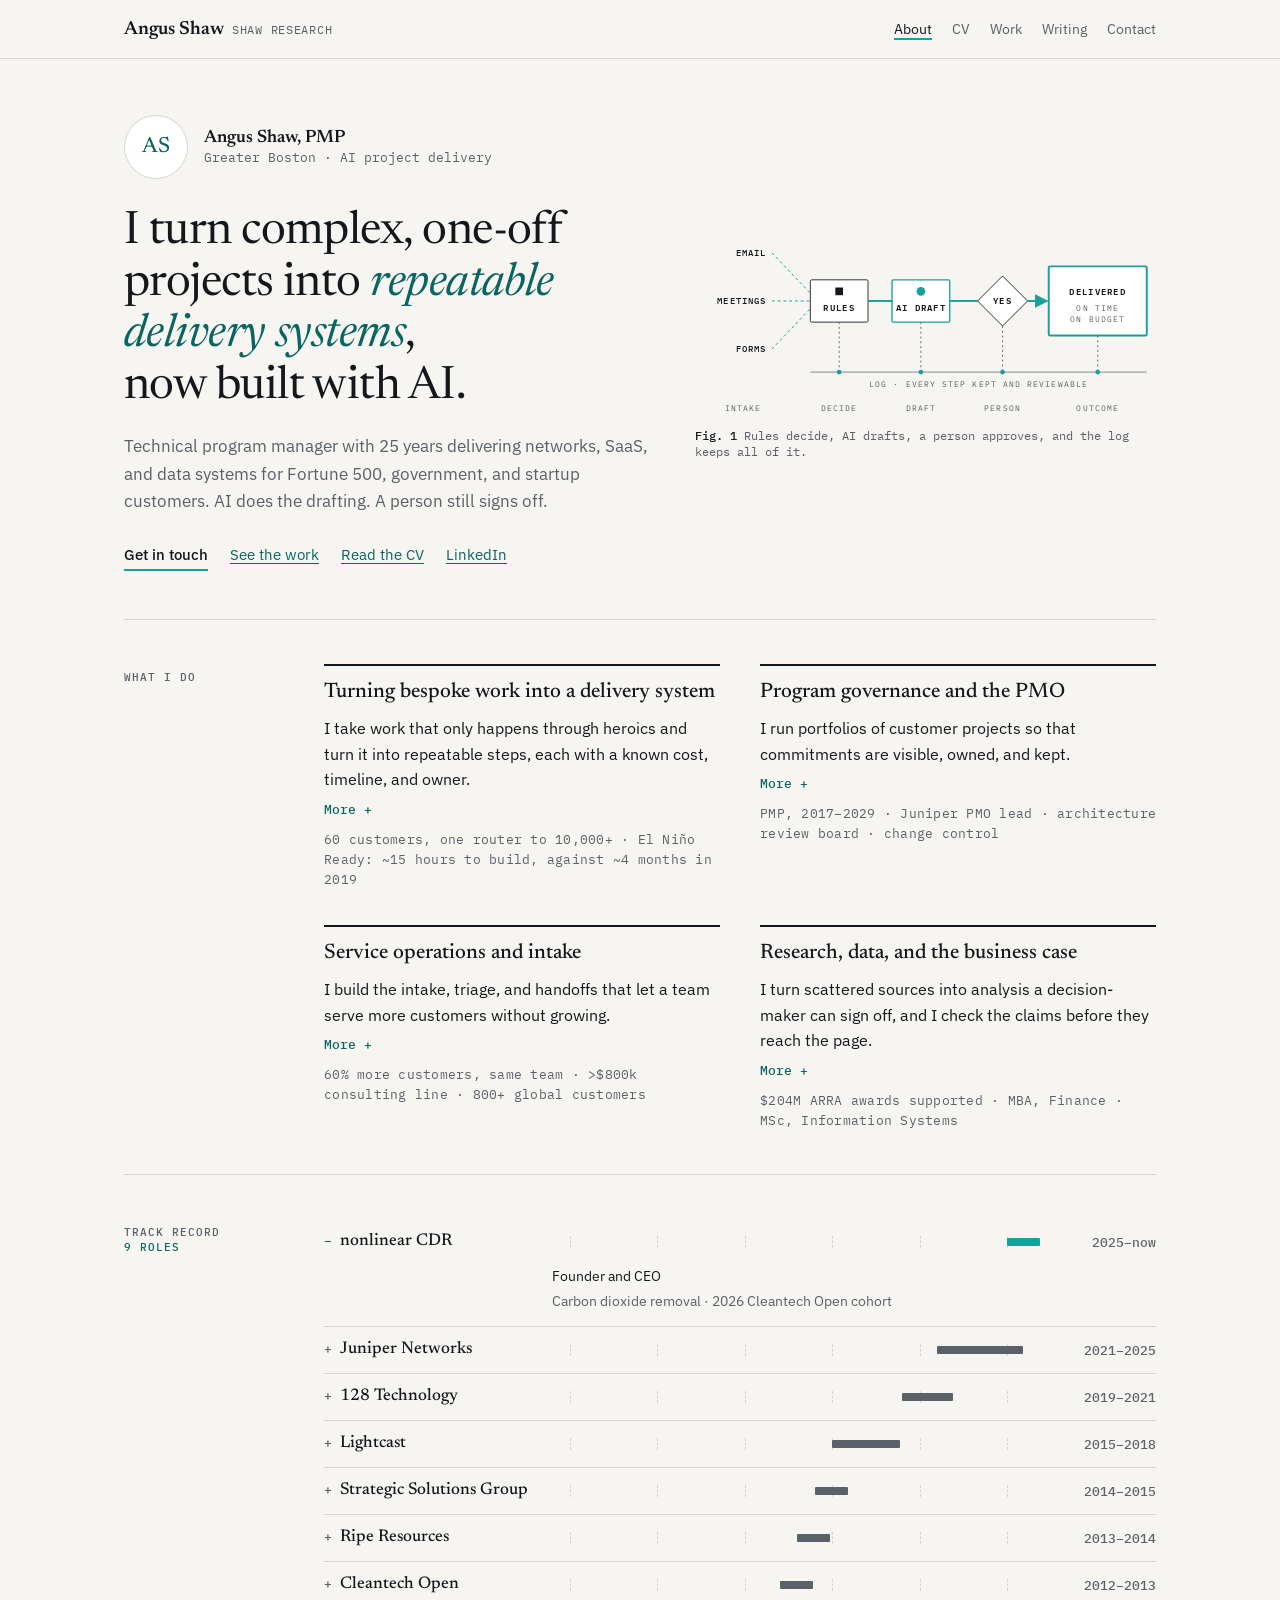
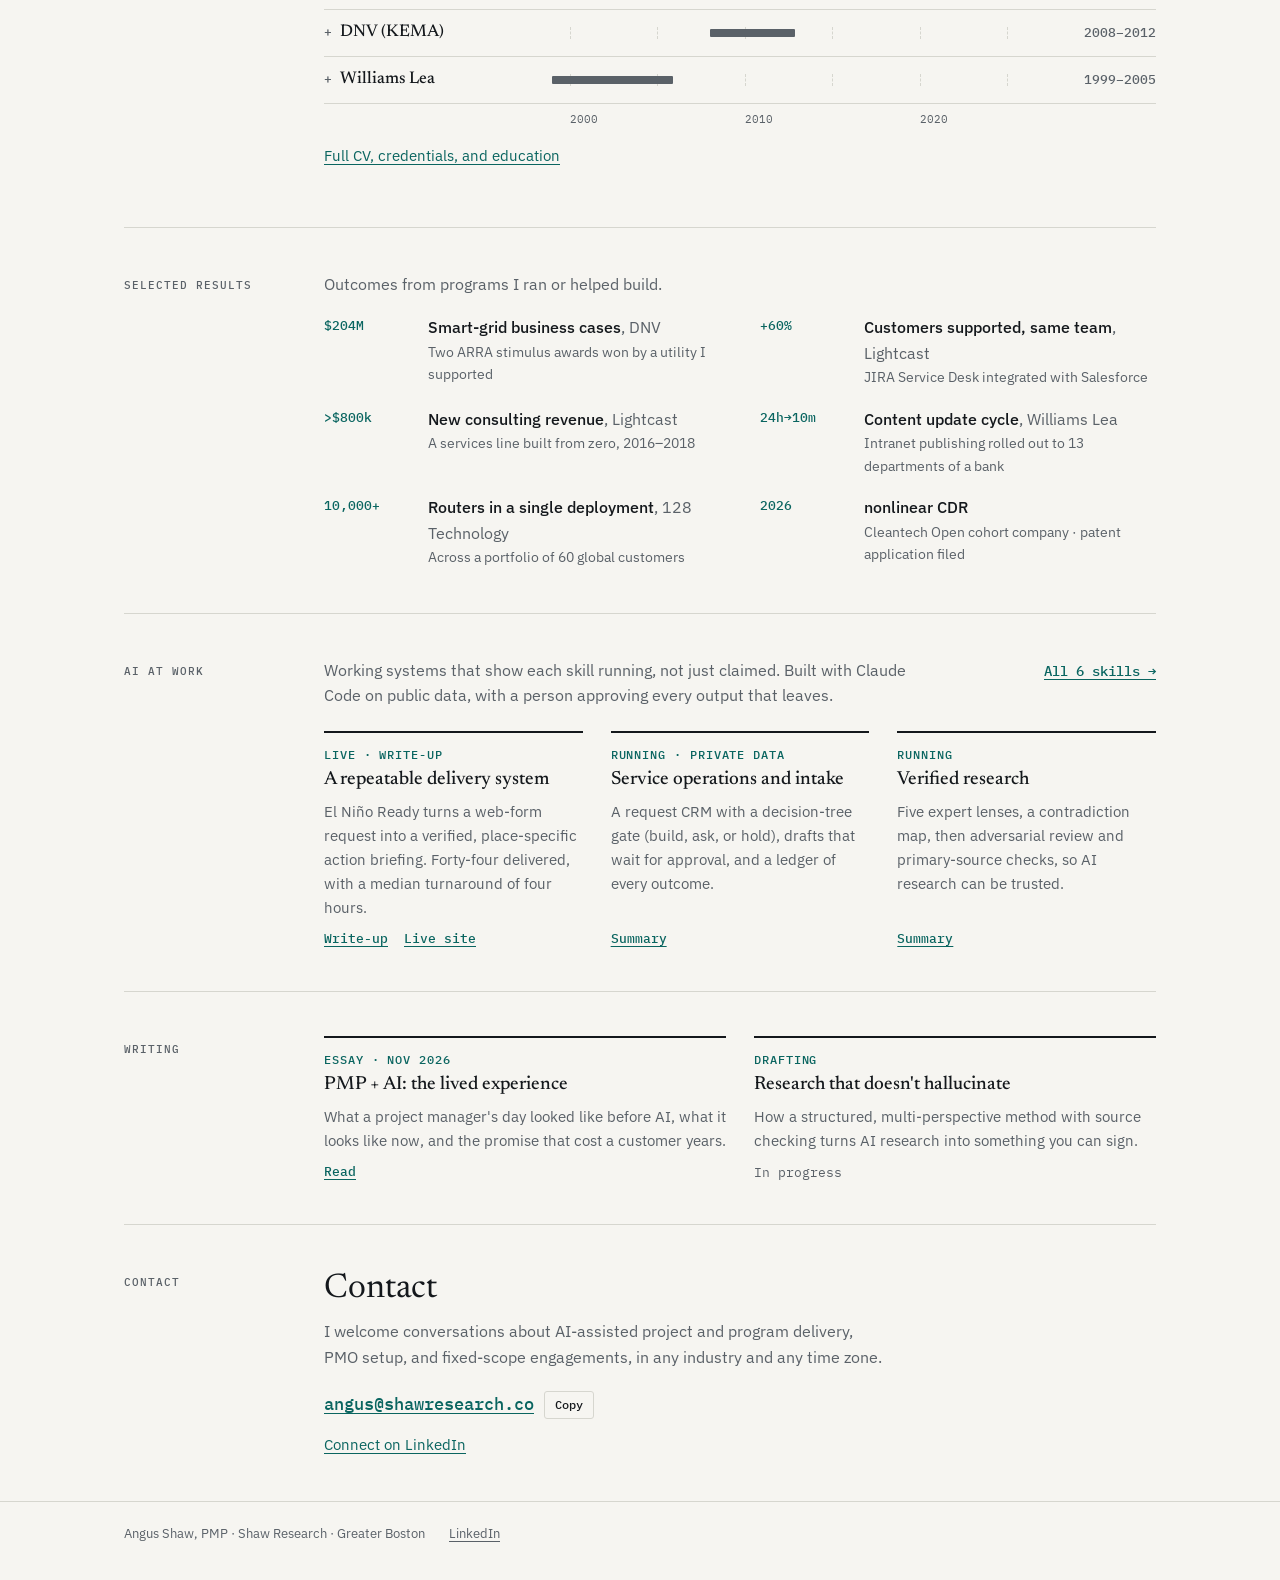
==== index.html @ 1b6f54bf "shawresearch.co: initial static site (home, CV, work, El Niño Ready write-up, essay 1) Co-Authored-B" ====
<!doctype html>
<html lang="en">
<head>
<meta charset="utf-8">
<meta name="viewport" content="width=device-width, initial-scale=1, viewport-fit=cover">
<title>Angus Shaw, PMP · AI project delivery</title>
<meta name="description" content="Angus Shaw, PMP, is a technical program manager who turns complex, one-off projects into repeatable delivery systems, now built with AI and still answerable to a person.">
<link rel="canonical" href="https://shawresearch.co/">
<meta property="og:type" content="profile">
<meta property="og:title" content="Angus Shaw, PMP · AI project delivery">
<meta property="og:description" content="Technical program manager who turns complex, one-off projects into repeatable delivery systems, now built with AI.">
<meta property="og:url" content="https://shawresearch.co/">
<meta name="twitter:card" content="summary">
<link rel="icon" href="static/favicon.svg" type="image/svg+xml">
<link rel="preconnect" href="https://fonts.googleapis.com">
<link rel="preconnect" href="https://fonts.gstatic.com" crossorigin>
<link rel="stylesheet" href="https://fonts.googleapis.com/css2?family=Newsreader:ital,opsz,wght@0,6..72,400;0,6..72,500;0,6..72,600;1,6..72,400&family=IBM+Plex+Sans:wght@400;500;600&family=IBM+Plex+Mono:wght@400;500&display=swap">
<link rel="stylesheet" href="static/site.css">
<script type="application/ld+json">{"@context": "https://schema.org", "@type": "Person", "name": "Angus Shaw", "url": "https://shawresearch.co", "sameAs": ["https://www.linkedin.com/in/angus-shaw-pmp"], "jobTitle": "Technical program manager, AI project delivery", "worksFor": {"@type": "Organization", "name": "Shaw Research"}, "homeLocation": {"@type": "Place", "name": "Greater Boston"}, "alumniOf": ["Boston University", "The Robert Gordon University", "University of Aberdeen"]}</script>
</head>
<body>
<header class="top"><div class="wrap">
  <a class="brand" href="index.html">Angus Shaw<small>SHAW RESEARCH</small></a>
  <nav class="nav" aria-label="Site">
    <a href="index.html" aria-current="page">About</a>
    <a href="cv.html">CV</a>
    <a href="work.html">Work</a>
    <a href="writing.html">Writing</a>
    <a href="index.html#contact">Contact</a>
  </nav>
</div></header>
<main class="wrap">

<section class="hero">
  <div>
    <div class="who">
      <div class="mono-mark" aria-hidden="true">AS</div>
      <div><div class="n">Angus Shaw, PMP</div><div class="m">Greater Boston · AI project delivery</div></div>
    </div>
    <h1>I turn complex, one-off projects into <em>repeatable delivery systems</em>, now built with AI.</h1>
    <p class="sub">Technical program manager with 25 years delivering networks, SaaS, and data systems for Fortune 500, government, and startup customers. AI does the drafting. A person still signs off.</p>
    <div class="cta">
      <a class="primary" href="#contact">Get in touch</a>
      <a href="work.html">See the work</a>
      <a href="cv.html">Read the CV</a>
      <a href="https://www.linkedin.com/in/angus-shaw-pmp">LinkedIn</a>
    </div>
  </div>
  <figure class="fig">
    <svg viewBox="0 62 480 200" role="img" aria-labelledby="fig1">
      <title id="fig1">Email, meetings, and forms feed a rules gate, then an AI draft, then a person who approves, producing a delivered outcome. Every step is written to a log.</title>
      <defs>
        <marker id="f-arrow" viewBox="0 0 8 8" refX="7" refY="4" markerWidth="7" markerHeight="7" orient="auto"><path class="f-arr" d="M0 0 L8 4 L0 8 Z"/></marker>
      </defs>
      <text class="f-lbl" x="74" y="93.5" text-anchor="end">EMAIL</text>
      <path class="f-ray" d="M80 90 L120 132"/>
      <text class="f-lbl" x="74" y="143.5" text-anchor="end">MEETINGS</text>
      <path class="f-ray" d="M80 140 L120 140"/>
      <text class="f-lbl" x="74" y="193.5" text-anchor="end">FORMS</text>
      <path class="f-ray" d="M80 190 L120 148"/>

      <rect class="f-box" x="120" y="118" width="60" height="44" rx="1.5"/>
      <rect class="f-rule" x="146" y="126" width="8" height="8"/>
      <text class="f-box-t" x="150" y="150" text-anchor="middle">RULES</text>
      <path class="f-out" d="M180 140 H205"/>

      <rect class="f-ai" x="205" y="118" width="60" height="44" rx="1.5"/>
      <circle class="f-dot" cx="235" cy="130" r="4.5"/>
      <text class="f-box-t" x="235" y="150" text-anchor="middle">AI DRAFT</text>
      <path class="f-out" d="M265 140 H294"/>

      <path class="f-box" d="M320 114 L346 140 L320 166 L294 140 Z"/>
      <text class="f-box-t" x="320" y="143.5" text-anchor="middle">YES</text>
      <path class="f-out" d="M346 140 H366" marker-end="url(#f-arrow)"/>

      <rect class="f-goal" x="368" y="104" width="102" height="72" rx="1.5"/>
      <text class="f-box-t" x="419" y="134" text-anchor="middle">DELIVERED</text>
      <text class="f-tag" x="419" y="150" text-anchor="middle">ON TIME</text>
      <text class="f-tag" x="419" y="162" text-anchor="middle">ON BUDGET</text>

      <path class="f-back" d="M150 162 V214"/><path class="f-back" d="M235 162 V214"/><path class="f-back" d="M320 166 V214"/><path class="f-back" d="M419 176 V214"/>
      <path class="f-bench" d="M120 214 H470"/>
      <circle class="f-dot" cx="150" cy="214" r="2.5"/><circle class="f-dot" cx="235" cy="214" r="2.5"/><circle class="f-dot" cx="320" cy="214" r="2.5"/><circle class="f-dot" cx="419" cy="214" r="2.5"/>
      <text class="f-tag" x="295" y="230" text-anchor="middle">LOG · EVERY STEP KEPT AND REVIEWABLE</text>

      <text class="f-tag" x="50" y="254" text-anchor="middle">INTAKE</text>
      <text class="f-tag" x="150" y="254" text-anchor="middle">DECIDE</text>
      <text class="f-tag" x="235" y="254" text-anchor="middle">DRAFT</text>
      <text class="f-tag" x="320" y="254" text-anchor="middle">PERSON</text>
      <text class="f-tag" x="419" y="254" text-anchor="middle">OUTCOME</text>
    </svg>
    <figcaption><b>Fig. 1</b>  Rules decide, AI drafts, a person approves, and the log keeps all of it.</figcaption>
  </figure>
</section>

<section class="sec">
  <div class="label">What I do</div>
  <div class="caps">

    <div class="cap">
      <h3>Turning bespoke work into a delivery system</h3>
      <p>I take work that only happens through heroics and turn it into repeatable steps, each with a known cost, timeline, and owner.</p>
      <details class="more-d"><summary>More</summary><p>At 128 Technology I designed the operating model for deploying SD-WAN at scale, using PMP artifacts to take the magic out of the process. At Juniper I built a hybrid agile and waterfall process for first-of-a-kind and later deployments across Mist, Apstra, Paragon, and hardware. In 2026 I applied the same method with AI: the El Niño Ready protocol turns a web-form request into a verified, place-specific briefing.</p></details>
      <div class="mono">60 customers, one router to 10,000+ · El Niño Ready: ~15 hours to build, against ~4 months in 2019</div>
    </div>

    <div class="cap">
      <h3>Program governance and the PMO</h3>
      <p>I run portfolios of customer projects so that commitments are visible, owned, and kept.</p>
      <details class="more-d"><summary>More</summary><p>I led the PMO for Juniper's professional services implementation teams, serving Fortune 500, federal, and state government customers. At 128 Technology I created an architecture review board to define reference architectures. At Lightcast I helped stand up a change control board. My own operation now runs on an AI assistant that ingests email every night, writes a daily digest, and keeps a decision log.</p></details>
      <div class="mono">PMP, 2017–2029 · Juniper PMO lead · architecture review board · change control</div>
    </div>

    <div class="cap">
      <h3>Service operations and intake</h3>
      <p>I build the intake, triage, and handoffs that let a team serve more customers without growing.</p>
      <details class="more-d"><summary>More</summary><p>At Lightcast I integrated JIRA Service Desk with Salesforce, so the same team supported 60% more customers, and I defined the customer journeys that governed handoffs between product, support, and data teams. I also built a consulting line that earned more than $800k. The El Niño Ready request CRM applies the same thinking with AI: an intake gate that decides to build, ask, or hold, and drafts that wait for a person.</p></details>
      <div class="mono">60% more customers, same team · &gt;$800k consulting line · 800+ global customers</div>
    </div>

    <div class="cap">
      <h3>Research, data, and the business case</h3>
      <p>I turn scattered sources into analysis a decision-maker can sign off, and I check the claims before they reach the page.</p>
      <details class="more-d"><summary>More</summary><p>At DNV (then KEMA) I developed smart-grid business cases behind two ARRA awards totalling $204 million, and built the use-case scripts a utility used to choose an outage management system. At Strategic Solutions Group I worked on public-health data sharing with the CDC. Today I run a research method with five expert lenses, a contradiction map, and adversarial source checking, so AI output is verified rather than trusted.</p></details>
      <div class="mono">$204M ARRA awards supported · MBA, Finance · MSc, Information Systems</div>
    </div>

  </div>
</section>

<section class="sec">
  <div class="label">Track record<span>9 roles</span></div>
  <div>
    <div class="tl" style="--cols: 28">

      <details class="tl-row" open>
        <summary>
          <span class="tl-co">nonlinear CDR</span>
          <span class="tl-bar" aria-hidden="true"><i class="tl-grid" style="grid-column: 2"></i><i class="tl-grid" style="grid-column: 7"></i><i class="tl-grid" style="grid-column: 12"></i><i class="tl-grid" style="grid-column: 17"></i><i class="tl-grid" style="grid-column: 22"></i><i class="tl-grid" style="grid-column: 27"></i><b class="tl-seg" style="grid-column: 27 / 29"></b></span>
          <span class="tl-yrs">2025–now</span>
        </summary>
        <div class="tl-detail"><span class="ro">Founder and CEO</span><span class="dom">Carbon dioxide removal · 2026 Cleantech Open cohort</span></div>
      </details>

      <details class="tl-row">
        <summary>
          <span class="tl-co">Juniper Networks</span>
          <span class="tl-bar" aria-hidden="true"><i class="tl-grid" style="grid-column: 2"></i><i class="tl-grid" style="grid-column: 7"></i><i class="tl-grid" style="grid-column: 12"></i><i class="tl-grid" style="grid-column: 17"></i><i class="tl-grid" style="grid-column: 22"></i><i class="tl-grid" style="grid-column: 27"></i><b class="tl-seg" style="grid-column: 23 / 28"></b></span>
          <span class="tl-yrs">2021–2025</span>
        </summary>
        <div class="tl-detail"><span class="ro">Technical Project and Program Manager, PMO lead</span><span class="dom">Network deployments for Fortune 500, federal, and state government</span></div>
      </details>

      <details class="tl-row">
        <summary>
          <span class="tl-co">128 Technology</span>
          <span class="tl-bar" aria-hidden="true"><i class="tl-grid" style="grid-column: 2"></i><i class="tl-grid" style="grid-column: 7"></i><i class="tl-grid" style="grid-column: 12"></i><i class="tl-grid" style="grid-column: 17"></i><i class="tl-grid" style="grid-column: 22"></i><i class="tl-grid" style="grid-column: 27"></i><b class="tl-seg" style="grid-column: 21 / 24"></b></span>
          <span class="tl-yrs">2019–2021</span>
        </summary>
        <div class="tl-detail"><span class="ro">Program Manager</span><span class="dom">SD-WAN for 60 global customers · acquired by Juniper, 2020</span></div>
      </details>

      <details class="tl-row">
        <summary>
          <span class="tl-co">Lightcast</span>
          <span class="tl-bar" aria-hidden="true"><i class="tl-grid" style="grid-column: 2"></i><i class="tl-grid" style="grid-column: 7"></i><i class="tl-grid" style="grid-column: 12"></i><i class="tl-grid" style="grid-column: 17"></i><i class="tl-grid" style="grid-column: 22"></i><i class="tl-grid" style="grid-column: 27"></i><b class="tl-seg" style="grid-column: 17 / 21"></b></span>
          <span class="tl-yrs">2015–2018</span>
        </summary>
        <div class="tl-detail"><span class="ro">Technical Program Manager and Director of Client Services</span><span class="dom">SaaS and labor-market analytics · formerly Burning Glass</span></div>
      </details>

      <details class="tl-row">
        <summary>
          <span class="tl-co">Strategic Solutions Group</span>
          <span class="tl-bar" aria-hidden="true"><i class="tl-grid" style="grid-column: 2"></i><i class="tl-grid" style="grid-column: 7"></i><i class="tl-grid" style="grid-column: 12"></i><i class="tl-grid" style="grid-column: 17"></i><i class="tl-grid" style="grid-column: 22"></i><i class="tl-grid" style="grid-column: 27"></i><b class="tl-seg" style="grid-column: 16 / 18"></b></span>
          <span class="tl-yrs">2014–2015</span>
        </summary>
        <div class="tl-detail"><span class="ro">Project Manager</span><span class="dom">Public-health disease tracking and data sharing</span></div>
      </details>

      <details class="tl-row">
        <summary>
          <span class="tl-co">Ripe Resources</span>
          <span class="tl-bar" aria-hidden="true"><i class="tl-grid" style="grid-column: 2"></i><i class="tl-grid" style="grid-column: 7"></i><i class="tl-grid" style="grid-column: 12"></i><i class="tl-grid" style="grid-column: 17"></i><i class="tl-grid" style="grid-column: 22"></i><i class="tl-grid" style="grid-column: 27"></i><b class="tl-seg" style="grid-column: 15 / 17"></b></span>
          <span class="tl-yrs">2013–2014</span>
        </summary>
        <div class="tl-detail"><span class="ro">Founder</span><span class="dom">Big data to cut customer-acquisition cost in commercial solar</span></div>
      </details>

      <details class="tl-row">
        <summary>
          <span class="tl-co">Cleantech Open</span>
          <span class="tl-bar" aria-hidden="true"><i class="tl-grid" style="grid-column: 2"></i><i class="tl-grid" style="grid-column: 7"></i><i class="tl-grid" style="grid-column: 12"></i><i class="tl-grid" style="grid-column: 17"></i><i class="tl-grid" style="grid-column: 22"></i><i class="tl-grid" style="grid-column: 27"></i><b class="tl-seg" style="grid-column: 14 / 16"></b></span>
          <span class="tl-yrs">2012–2013</span>
        </summary>
        <div class="tl-detail"><span class="ro">IT Manager</span><span class="dom">Clean-technology accelerator</span></div>
      </details>

      <details class="tl-row">
        <summary>
          <span class="tl-co">DNV (KEMA)</span>
          <span class="tl-bar" aria-hidden="true"><i class="tl-grid" style="grid-column: 2"></i><i class="tl-grid" style="grid-column: 7"></i><i class="tl-grid" style="grid-column: 12"></i><i class="tl-grid" style="grid-column: 17"></i><i class="tl-grid" style="grid-column: 22"></i><i class="tl-grid" style="grid-column: 27"></i><b class="tl-seg" style="grid-column: 10 / 15"></b></span>
          <span class="tl-yrs">2008–2012</span>
        </summary>
        <div class="tl-detail"><span class="ro">Smart Grid Technical Consultant</span><span class="dom">Information management for electric utilities</span></div>
      </details>

      <details class="tl-row">
        <summary>
          <span class="tl-co">Williams Lea</span>
          <span class="tl-bar" aria-hidden="true"><i class="tl-grid" style="grid-column: 2"></i><i class="tl-grid" style="grid-column: 7"></i><i class="tl-grid" style="grid-column: 12"></i><i class="tl-grid" style="grid-column: 17"></i><i class="tl-grid" style="grid-column: 22"></i><i class="tl-grid" style="grid-column: 27"></i><b class="tl-seg" style="grid-column: 1 / 8"></b></span>
          <span class="tl-yrs">1999–2005</span>
        </summary>
        <div class="tl-detail"><span class="ro">Technical Program Manager and Team Leader</span><span class="dom">Document and knowledge systems for investment banks, London</span></div>
      </details>

      <div class="tl-axis" aria-hidden="true"><span></span><span class="tl-bar"><span class="tl-tick" style="grid-column: 2">2000</span><span class="tl-tick" style="grid-column: 12">2010</span><span class="tl-tick" style="grid-column: 22">2020</span></span><span></span></div>
    </div>
    <p class="more"><a href="cv.html">Full CV, credentials, and education</a></p>
  </div>
</section>

<section class="sec">
  <div class="label">Selected results</div>
  <div>
    <p class="rec-intro">Outcomes from programs I ran or helped build.</p>
    <ul class="rec">
      <li><span class="y">$204M</span><span><span class="i">Smart-grid business cases<span class="o">, DNV</span></span><span class="d">Two ARRA stimulus awards won by a utility I supported</span></span></li>
      <li><span class="y">+60%</span><span><span class="i">Customers supported, same team<span class="o">, Lightcast</span></span><span class="d">JIRA Service Desk integrated with Salesforce</span></span></li>
      <li><span class="y">&gt;$800k</span><span><span class="i">New consulting revenue<span class="o">, Lightcast</span></span><span class="d">A services line built from zero, 2016–2018</span></span></li>
      <li><span class="y">24h→10m</span><span><span class="i">Content update cycle<span class="o">, Williams Lea</span></span><span class="d">Intranet publishing rolled out to 13 departments of a bank</span></span></li>
      <li><span class="y">10,000+</span><span><span class="i">Routers in a single deployment<span class="o">, 128 Technology</span></span><span class="d">Across a portfolio of 60 global customers</span></span></li>
      <li><span class="y">2026</span><span><span class="i">nonlinear CDR</span><span class="d">Cleantech Open cohort company · patent application filed</span></span></li>
    </ul>
  </div>
</section>

<section class="sec" id="work">
  <div class="label">AI at work</div>
  <div>
    <div class="cards-head">
      <p class="cards-intro">Working systems that show each skill running, not just claimed. Built with Claude Code on public data, with a person approving every output that leaves.</p>
      <a class="cards-all" href="work.html">All 6 skills &rarr;</a>
    </div>
    <ul class="cards">
      <li class="card">
        <div class="num">LIVE · WRITE-UP</div>
        <h3><a class="tl-link" href="work/el-nino-ready.html">A repeatable delivery system</a></h3>
        <p>El Niño Ready turns a web-form request into a verified, place-specific action briefing. Forty-four delivered, with a median turnaround of four hours.</p>
        <div class="links"><a href="work/el-nino-ready.html">Write-up</a><a href="https://elninoready.earth">Live site</a></div>
      </li>
      <li class="card">
        <div class="num">RUNNING · PRIVATE DATA</div>
        <h3>Service operations and intake</h3>
        <p>A request CRM with a decision-tree gate (build, ask, or hold), drafts that wait for approval, and a ledger of every outcome.</p>
        <div class="links"><a href="work.html#s2">Summary</a></div>
      </li>
      <li class="card">
        <div class="num">RUNNING</div>
        <h3>Verified research</h3>
        <p>Five expert lenses, a contradiction map, then adversarial review and primary-source checks, so AI research can be trusted.</p>
        <div class="links"><a href="work.html#s3">Summary</a></div>
      </li>
    </ul>
  </div>
</section>

<section class="sec">
  <div class="label">Writing</div>
  <div>
    <ul class="cards two">
      <li class="card">
        <div class="num">ESSAY · NOV 2026</div>
        <h3><a class="tl-link" href="writing/pmp-ai.html">PMP + AI: the lived experience</a></h3>
        <p>What a project manager's day looked like before AI, what it looks like now, and the promise that cost a customer years.</p>
        <div class="links"><a href="writing/pmp-ai.html">Read</a></div>
      </li>
      <li class="card">
        <div class="num">DRAFTING</div>
        <h3>Research that doesn't hallucinate</h3>
        <p>How a structured, multi-perspective method with source checking turns AI research into something you can sign.</p>
        <div class="links"><span class="soon">In progress</span></div>
      </li>
    </ul>
  </div>
</section>

<section class="sec contact" id="contact">
  <div class="label">Contact</div>
  <div>
    <h2>Contact</h2>
    <p>I welcome conversations about AI-assisted project and program delivery, PMO setup, and fixed-scope engagements, in any industry and any time zone.</p>
    <div class="addr"><a class="js-addr" href="#contact">angus [at] shawresearch.co</a><button class="copy" type="button">Copy</button></div>
    <div class="li"><a href="https://www.linkedin.com/in/angus-shaw-pmp">Connect on LinkedIn</a></div>
  </div>
</section>

</main>
<footer class="foot"><div class="wrap">
  <span>Angus Shaw, PMP · Shaw Research · Greater Boston</span>
  <a href="https://www.linkedin.com/in/angus-shaw-pmp">LinkedIn</a>
</div></footer>
<script src="static/site.js"></script>
</body>
</html>
---- static/site.css ----
/* shawresearch.co: field-notebook layout. A narrow margin rail carries mono section labels;
   content sits in the right column. Shared by every page. */
:root {
  --paper: #f6f5f1;
  --surface: #ffffff;
  --ink: #14181c;
  --muted: #5a6168;
  --rule: #d6d6cf;
  --band: #ecebe5;
  --accent: #0a6560;      /* deep sea teal, text-safe */
  --beam: #17a198;        /* same hue for drawn marks */
  --accent-soft: rgba(23, 161, 152, .12);
  --font-display: "Newsreader", Georgia, "Times New Roman", serif;
  --font-body: "IBM Plex Sans", "Helvetica Neue", Arial, sans-serif;
  --font-data: "IBM Plex Mono", ui-monospace, Menlo, monospace;
  --rail: 168px;
  color-scheme: light;
}
@media (prefers-color-scheme: dark) {
  :root {
    --paper: #0e1214; --surface: #151a1d; --ink: #e5e8e6; --muted: #9aa3a6; --rule: #283034; --band: #182024;
    --accent: #5fd0c6; --beam: #2fbcb0; --accent-soft: rgba(47, 188, 176, .14); color-scheme: dark;
  }
}
* { box-sizing: border-box; }
html { -webkit-text-size-adjust: 100%; }
body { margin: 0; background: var(--paper); color: var(--ink); font: 16px/1.6 var(--font-body); }
img { max-width: 100%; display: block; }
a { color: var(--accent); text-underline-offset: 3px; text-decoration-thickness: 1px; }
a:hover { text-decoration-thickness: 2px; }
a:focus-visible, button:focus-visible, summary:focus-visible { outline: 2px solid var(--beam); outline-offset: 3px; border-radius: 2px; }
.wrap { max-width: 1080px; margin: 0 auto; padding-inline: 24px; }
strong { font-weight: 600; }

/* header */
.top { border-bottom: 1px solid var(--rule); }
.top .wrap { display: flex; flex-wrap: wrap; align-items: baseline; gap: 6px 24px; padding-block: 18px; }
.brand { font: 600 19px/1 var(--font-display); color: var(--ink); text-decoration: none; margin-right: auto; }
.brand small { font: 400 12px var(--font-data); color: var(--muted); letter-spacing: .06em; margin-left: 8px; }
.nav { display: flex; flex-wrap: wrap; gap: 6px 20px; font-size: 14px; }
.nav a { color: var(--muted); text-decoration: none; }
.nav a:hover, .nav a[aria-current="page"] { color: var(--ink); }
.nav a[aria-current="page"] { box-shadow: inset 0 -2px 0 var(--beam); }

/* sections with margin rail */
.sec { display: grid; grid-template-columns: var(--rail) minmax(0, 1fr); gap: 0 32px; padding-block: 44px; border-top: 1px solid var(--rule); }
.sec:first-child { border-top: 0; }
.label { font: 500 11px/1.4 var(--font-data); letter-spacing: .09em; text-transform: uppercase; color: var(--muted); padding-top: 6px; }
.label span { display: block; color: var(--accent); }
h1, h2, h3 { font-family: var(--font-display); font-weight: 500; text-wrap: balance; margin: 0; }
h2 { font-size: 28px; line-height: 1.2; }
h3 { font-size: 21px; line-height: 1.25; }
.lede { max-width: 62ch; color: var(--muted); }
.mono { font-family: var(--font-data); font-size: 12.5px; letter-spacing: .02em; color: var(--muted); }
.kicker { font: 500 11.5px/1.4 var(--font-data); letter-spacing: .1em; text-transform: uppercase; color: var(--accent); margin: 0 0 12px; }

/* hero */
.hero { display: grid; grid-template-columns: minmax(0, 1.15fr) minmax(0, 1fr); gap: 40px; align-items: center; padding-block: 56px 48px; }
.who { display: flex; align-items: center; gap: 16px; margin-bottom: 28px; }
.mono-mark { width: 64px; height: 64px; border-radius: 50%; border: 1px solid var(--rule); background: var(--surface); display: grid; place-items: center; font: 500 22px var(--font-display); color: var(--accent); flex: none; }
.who img { width: 76px; height: 76px; object-fit: cover; border-radius: 50%; border: 1px solid var(--rule); }
.who .n { font: 600 18px/1.2 var(--font-display); }
.who .m { font: 400 13px/1.4 var(--font-data); color: var(--muted); }
.hero h1 { font: 400 clamp(30px, 4.2vw, 46px)/1.12 var(--font-display); letter-spacing: -.012em; }
.hero h1 em { font-style: italic; color: var(--accent); }
.hero .sub { margin: 20px 0 0; max-width: 54ch; font-size: 17px; color: var(--muted); }
.cta { display: flex; flex-wrap: wrap; gap: 12px 22px; margin-top: 28px; font-size: 15px; }
.cta .primary { color: var(--ink); text-decoration: none; border-bottom: 2px solid var(--beam); padding-bottom: 2px; font-weight: 500; }

/* figure */
figure { margin: 0; }
.fig svg { width: 100%; height: auto; display: block; }
.fig figcaption { margin-top: 10px; font: 400 11.5px/1.4 var(--font-data); color: var(--muted); }
.fig figcaption b { color: var(--ink); font-weight: 500; }
.f-lbl { font: 500 9.5px var(--font-data); letter-spacing: .12em; fill: var(--ink); }
.f-tag { font: 400 8px var(--font-data); letter-spacing: .14em; fill: var(--muted); }
.f-box-t { font: 600 9.5px var(--font-data); letter-spacing: .14em; fill: var(--ink); }
.f-in { stroke: var(--muted); stroke-width: .9; fill: none; }
.f-ray { stroke: var(--beam); stroke-width: 1; fill: none; stroke-dasharray: 3 3; animation: flow 1.6s linear infinite; }
.f-out { stroke: var(--beam); stroke-width: 2; fill: none; }
.f-back { stroke: var(--muted); stroke-width: 1; fill: none; stroke-dasharray: 2 3; }
.f-arr { fill: var(--beam); }
.f-arr-m { fill: var(--muted); }
.f-box { fill: var(--surface); stroke: var(--ink); stroke-width: .9; }
.f-rule { fill: var(--ink); }
.f-ai { fill: var(--surface); stroke: var(--beam); stroke-width: 1.4; }
.f-goal { fill: var(--surface); stroke: var(--beam); stroke-width: 2; }
.f-dot { fill: var(--beam); }
.f-bench { stroke: var(--muted); stroke-width: .75; fill: none; }
.f-tick { stroke: var(--muted); stroke-width: .6; fill: none; }
@keyframes flow { to { stroke-dashoffset: -12; } }
@media (prefers-reduced-motion: reduce) { .f-ray { animation: none; } }

/* capability cards */
.caps { display: grid; grid-template-columns: repeat(2, minmax(0, 1fr)); gap: 36px 40px; }
.cap { border-top: 2px solid var(--ink); padding-top: 14px; }
.cap p { margin: 10px 0 12px; }
.more-d { margin: -4px 0 12px; }
.more-d summary { cursor: pointer; font: 500 12.5px var(--font-data); color: var(--accent); list-style: none; }
.more-d summary::-webkit-details-marker { display: none; }
.more-d summary::after { content: " +"; }
.more-d[open] summary { display: none; }
.more-d p { margin: 0; }
.more { margin-top: 18px; font-size: 15px; }

/* career timeline */
.tl { --lab: 210px; --yr: 96px; }
.tl-row { border-bottom: 1px solid var(--rule); }
.tl-row summary { list-style: none; cursor: pointer; display: grid; grid-template-columns: var(--lab) minmax(0, 1fr) var(--yr); gap: 6px 18px; align-items: center; padding-block: 12px; }
.tl-row summary::-webkit-details-marker { display: none; }
.tl-co { font: 500 17px/1.3 var(--font-display); }
.tl-co::before { content: "+"; display: inline-block; width: 16px; font: 500 13px var(--font-data); color: var(--muted); }
.tl-row[open] .tl-co::before { content: "\2212"; color: var(--accent); }
.tl-bar { display: grid; grid-template-columns: repeat(var(--cols), minmax(0, 1fr)); height: 12px; position: relative; }
.tl-bar > * { grid-row: 1; }
.tl-grid { border-left: 1px dashed var(--rule); height: 100%; }
.tl-seg { background: var(--muted); height: 8px; align-self: center; border-radius: 1px; margin-right: 2px; transition: background .15s; }
.tl-row summary:hover .tl-seg, .tl-row[open] .tl-seg { background: var(--beam); }
.tl-yrs { font: 500 13px var(--font-data); font-variant-numeric: tabular-nums; color: var(--muted); text-align: right; }
.tl-detail { padding: 0 0 14px calc(var(--lab) + 18px); display: grid; gap: 2px; }
.tl-detail .ro { font-size: 14px; color: var(--ink); }
.tl-detail .dom { font-size: 14px; color: var(--muted); }
.tl-axis { display: grid; grid-template-columns: var(--lab) minmax(0, 1fr) var(--yr); gap: 18px; padding-top: 8px; }
.tl-axis .tl-bar { height: auto; }
.tl-tick { font: 400 11px var(--font-data); color: var(--muted); }
@media (prefers-reduced-motion: reduce) { .tl-seg { transition: none; } }

/* results list */
.rec { list-style: none; margin: 0; padding: 0; display: grid; grid-template-columns: repeat(2, minmax(0, 1fr)); gap: 18px 40px; }
.rec li { display: grid; grid-template-columns: 92px minmax(0, 1fr); gap: 12px; }
.rec .y { font: 500 13px var(--font-data); font-variant-numeric: tabular-nums; color: var(--accent); padding-top: 2px; }
.rec .i { font-weight: 500; }
.rec .o { font-weight: 400; color: var(--muted); }
.rec .d { display: block; font-size: 14px; color: var(--muted); }
.rec-intro { margin: 0 0 18px; color: var(--muted); max-width: 62ch; }

/* cards (work, writing) */
.cards-head { display: flex; flex-wrap: wrap; align-items: baseline; justify-content: space-between; gap: 12px 24px; margin-bottom: 22px; }
.cards-intro { margin: 0; color: var(--muted); max-width: 62ch; }
.cards-all { font: 500 14px var(--font-data); white-space: nowrap; }
.cards { list-style: none; margin: 0; padding: 0; display: grid; grid-template-columns: repeat(3, minmax(0, 1fr)); gap: 32px 28px; }
.cards.two { grid-template-columns: repeat(2, minmax(0, 1fr)); }
.card { border-top: 2px solid var(--ink); padding-top: 14px; display: flex; flex-direction: column; }
.card .num { font: 500 11.5px var(--font-data); color: var(--accent); letter-spacing: .08em; margin-bottom: 6px; }
.card h3 { font-size: 19px; }
.card p { margin: 8px 0 10px; font-size: 15px; color: var(--muted); flex: 1; }
.card .links { display: flex; flex-wrap: wrap; gap: 6px 16px; font: 500 13px var(--font-data); }
.card .soon { color: var(--muted); font: 400 12.5px var(--font-data); }
.tl-link { color: inherit; text-decoration: none; }
.tl-link:hover { text-decoration: underline; text-decoration-color: var(--beam); }
@media (max-width: 860px) { .cards { grid-template-columns: repeat(2, minmax(0, 1fr)); } }
@media (max-width: 560px) { .cards, .cards.two { grid-template-columns: minmax(0, 1fr); } }

/* lane marks: rules, AI, person */
.mk { display: inline-block; width: 10px; height: 10px; flex: none; }
.mk.rules { background: var(--ink); }
.mk.ai { background: var(--beam); border-radius: 50%; }
.mk.person { border: 2px solid var(--ink); transform: rotate(45deg) scale(.85); }
.chip { display: inline-flex; align-items: center; gap: 8px; font: 500 11.5px/1 var(--font-data); letter-spacing: .08em; text-transform: uppercase; color: var(--muted); }

/* long-form pages (CV, write-ups, essays) */
.page-head { padding-block: 48px 8px; max-width: 760px; }
.page-head h1 { font: 400 clamp(30px, 4vw, 42px)/1.15 var(--font-display); letter-spacing: -.01em; }
.page-head .sub { margin: 16px 0 0; font-size: 17px; color: var(--muted); max-width: 60ch; }
.page-head .meta { margin-top: 14px; }
.crumb { font: 500 12px var(--font-data); color: var(--muted); margin-bottom: 14px; }
.crumb a { color: var(--muted); }
.prose { max-width: 68ch; }
.prose p, .prose li { font-size: 16.5px; }
.prose h3 { margin: 28px 0 8px; }
.prose ul, .prose ol { padding-left: 1.2em; }
.prose li { margin-bottom: 6px; }
.prose blockquote { margin: 22px 0; padding: 0; font: italic 400 20px/1.45 var(--font-display); color: var(--ink); max-width: 56ch; }
.prose strong { color: var(--ink); }
table.t { width: 100%; border-collapse: collapse; font-size: 14.5px; margin: 14px 0 6px; }
table.t th, table.t td { text-align: left; vertical-align: top; padding: 9px 12px 9px 0; border-bottom: 1px solid var(--rule); }
table.t th { font: 500 11.5px var(--font-data); letter-spacing: .08em; text-transform: uppercase; color: var(--muted); }
table.t td:first-child { font-weight: 500; }
.tnote { font: 400 12px var(--font-data); color: var(--muted); }
.stats { display: grid; grid-template-columns: repeat(3, minmax(0, 1fr)); gap: 20px; margin: 6px 0 4px; }
.stat { border-top: 2px solid var(--beam); padding-top: 10px; }
.stat b { display: block; font: 400 34px/1.1 var(--font-display); }
.stat span { font-size: 14px; color: var(--muted); }
.lanes { display: grid; gap: 0; margin: 8px 0; }
.lane { display: grid; grid-template-columns: 34px 140px minmax(0, 1fr); gap: 14px; padding: 12px 0; border-bottom: 1px solid var(--rule); align-items: baseline; }
.lane .n { font: 500 13px var(--font-data); color: var(--accent); }
.lane .w { display: inline-flex; align-items: center; gap: 8px; font: 500 12px var(--font-data); letter-spacing: .06em; text-transform: uppercase; color: var(--muted); }
.lane p { margin: 0; }
.cv-role { padding: 18px 0; border-bottom: 1px solid var(--rule); }
.cv-role:last-child { border-bottom: 0; }
.cv-role h3 { font-size: 20px; }
.cv-role .ro { font-weight: 500; margin-top: 4px; }
.cv-role .dom { color: var(--muted); font-size: 14.5px; }
.cv-role ul { margin: 10px 0 0; padding-left: 1.2em; }
.cv-role li { margin-bottom: 6px; }
.pills { display: flex; flex-wrap: wrap; gap: 8px; list-style: none; padding: 0; margin: 0; }
.pills li { font: 400 12.5px var(--font-data); border: 1px solid var(--rule); border-radius: 3px; padding: 4px 9px; background: var(--surface); }

/* contact */
.contact h2 { font-size: clamp(26px, 3.4vw, 34px); font-weight: 400; }
.contact p { margin: 10px 0 20px; color: var(--muted); max-width: 56ch; }
.contact .li { margin-top: 14px; font-size: 15px; }
.addr { display: inline-flex; flex-wrap: wrap; align-items: center; gap: 10px; }
.addr a { font: 500 17px/1.3 var(--font-data); }
.copy { font: 500 12px/1 var(--font-data); color: var(--ink); background: transparent; border: 1px solid var(--rule); border-radius: 3px; padding: 7px 10px; cursor: pointer; }
.copy:hover { border-color: var(--muted); }

/* footer */
.foot { border-top: 1px solid var(--rule); }
.foot .wrap { display: flex; flex-wrap: wrap; gap: 6px 24px; padding-block: 22px 36px; font-size: 13px; color: var(--muted); }
.foot a { color: inherit; }

@media (max-width: 860px) {
  .hero { grid-template-columns: minmax(0, 1fr); padding-block: 36px 32px; gap: 32px; }
}
@media (max-width: 760px) {
  .sec { grid-template-columns: minmax(0, 1fr); gap: 18px; padding-block: 36px 40px; }
  .wrap { padding-inline: 18px; }
  main > .sec { margin-inline: -18px; padding-inline: 18px; }
  main > .sec:nth-child(odd of .sec) { background: var(--band); border-top-color: transparent; }
  main > .sec:nth-child(odd of .sec) + .sec { border-top-color: transparent; }
  .sec > .label { font-size: 12.5px; color: var(--ink); letter-spacing: .1em; padding-top: 0; }
  .sec > .label::before { content: ""; display: block; width: 28px; height: 3px; background: var(--beam); margin-bottom: 10px; }
  .caps, .rec { grid-template-columns: minmax(0, 1fr); }
  .stats { grid-template-columns: minmax(0, 1fr); }
  .lane { grid-template-columns: 28px minmax(0, 1fr); }
  .lane p { grid-column: 2; }
  .tl-row summary { grid-template-columns: minmax(0, 1fr) auto; gap: 6px 12px; }
  .tl-row summary .tl-bar { grid-column: 1 / -1; grid-row: 2; }
  .tl-detail { padding-left: 16px; }
  .tl-axis { grid-template-columns: minmax(0, 1fr); gap: 0; }
  .tl-axis > span:not(.tl-bar) { display: none; }
  table.t { font-size: 13.5px; }
}
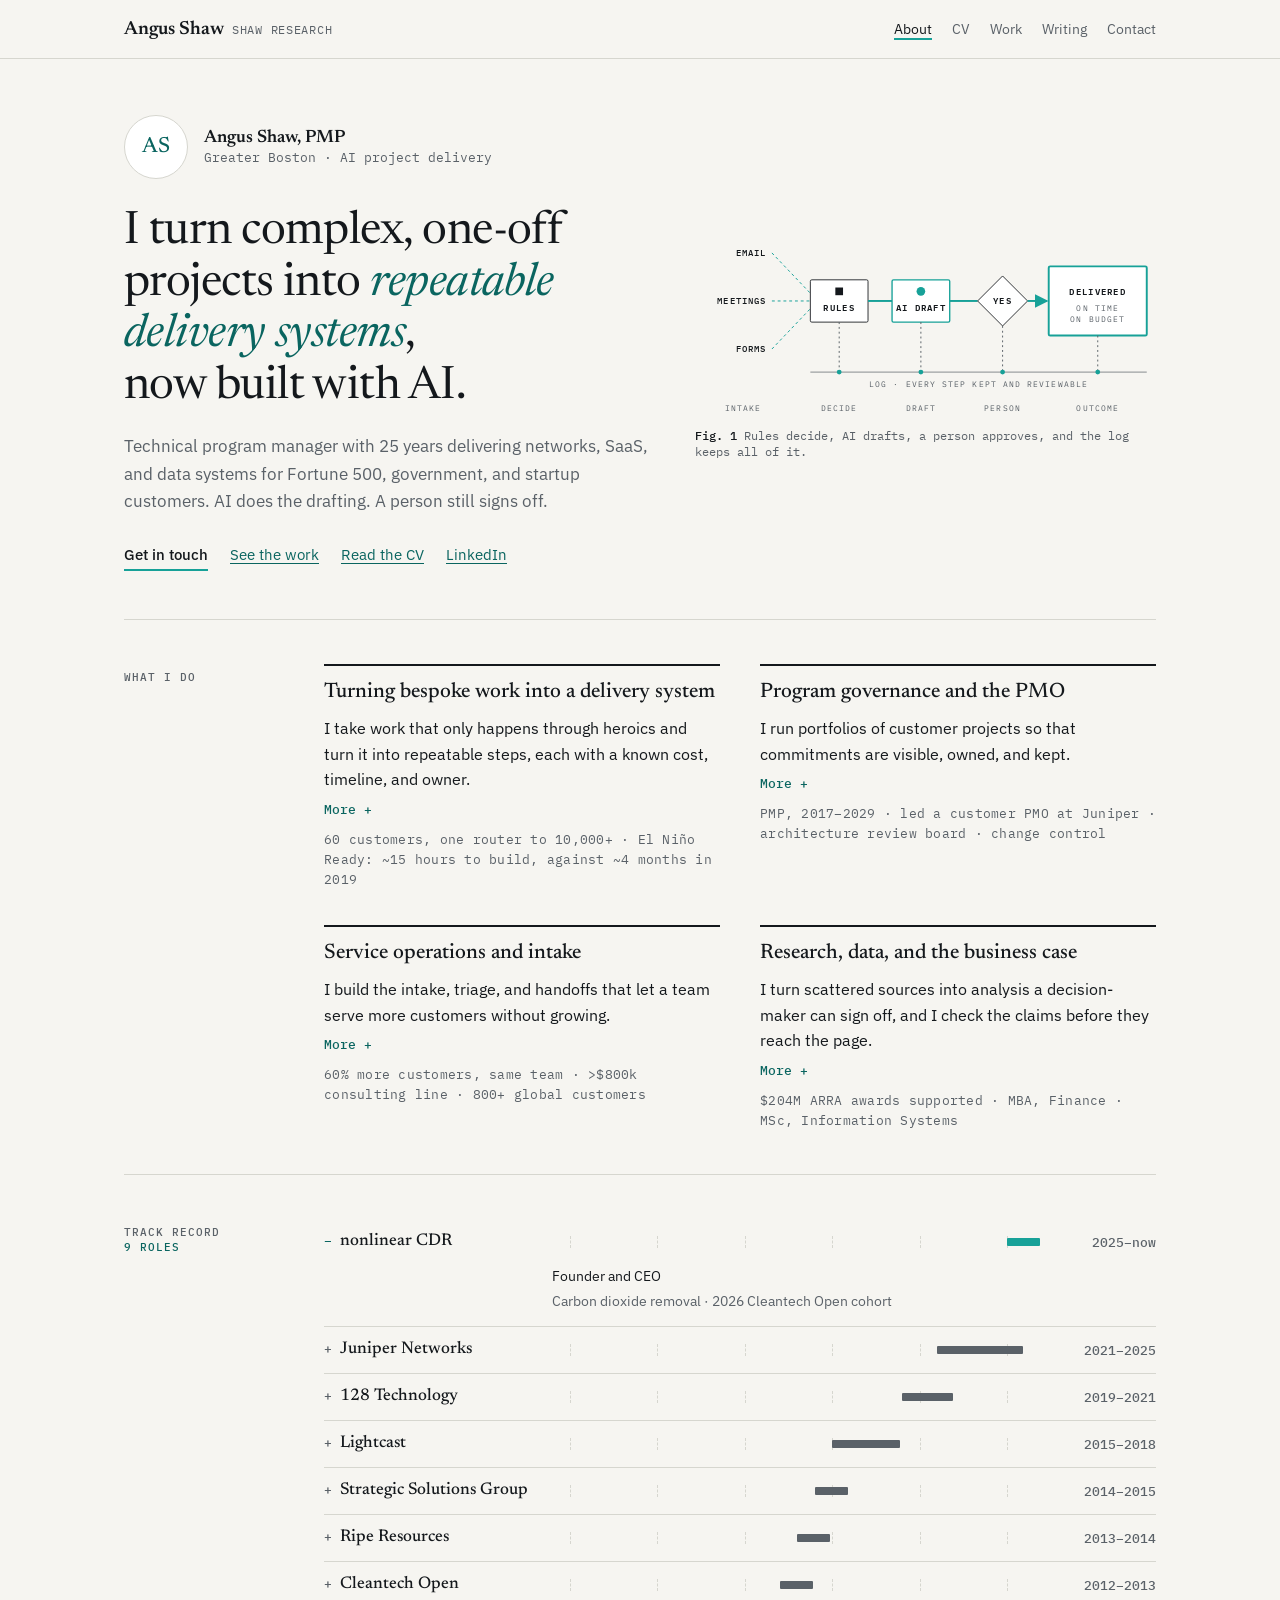
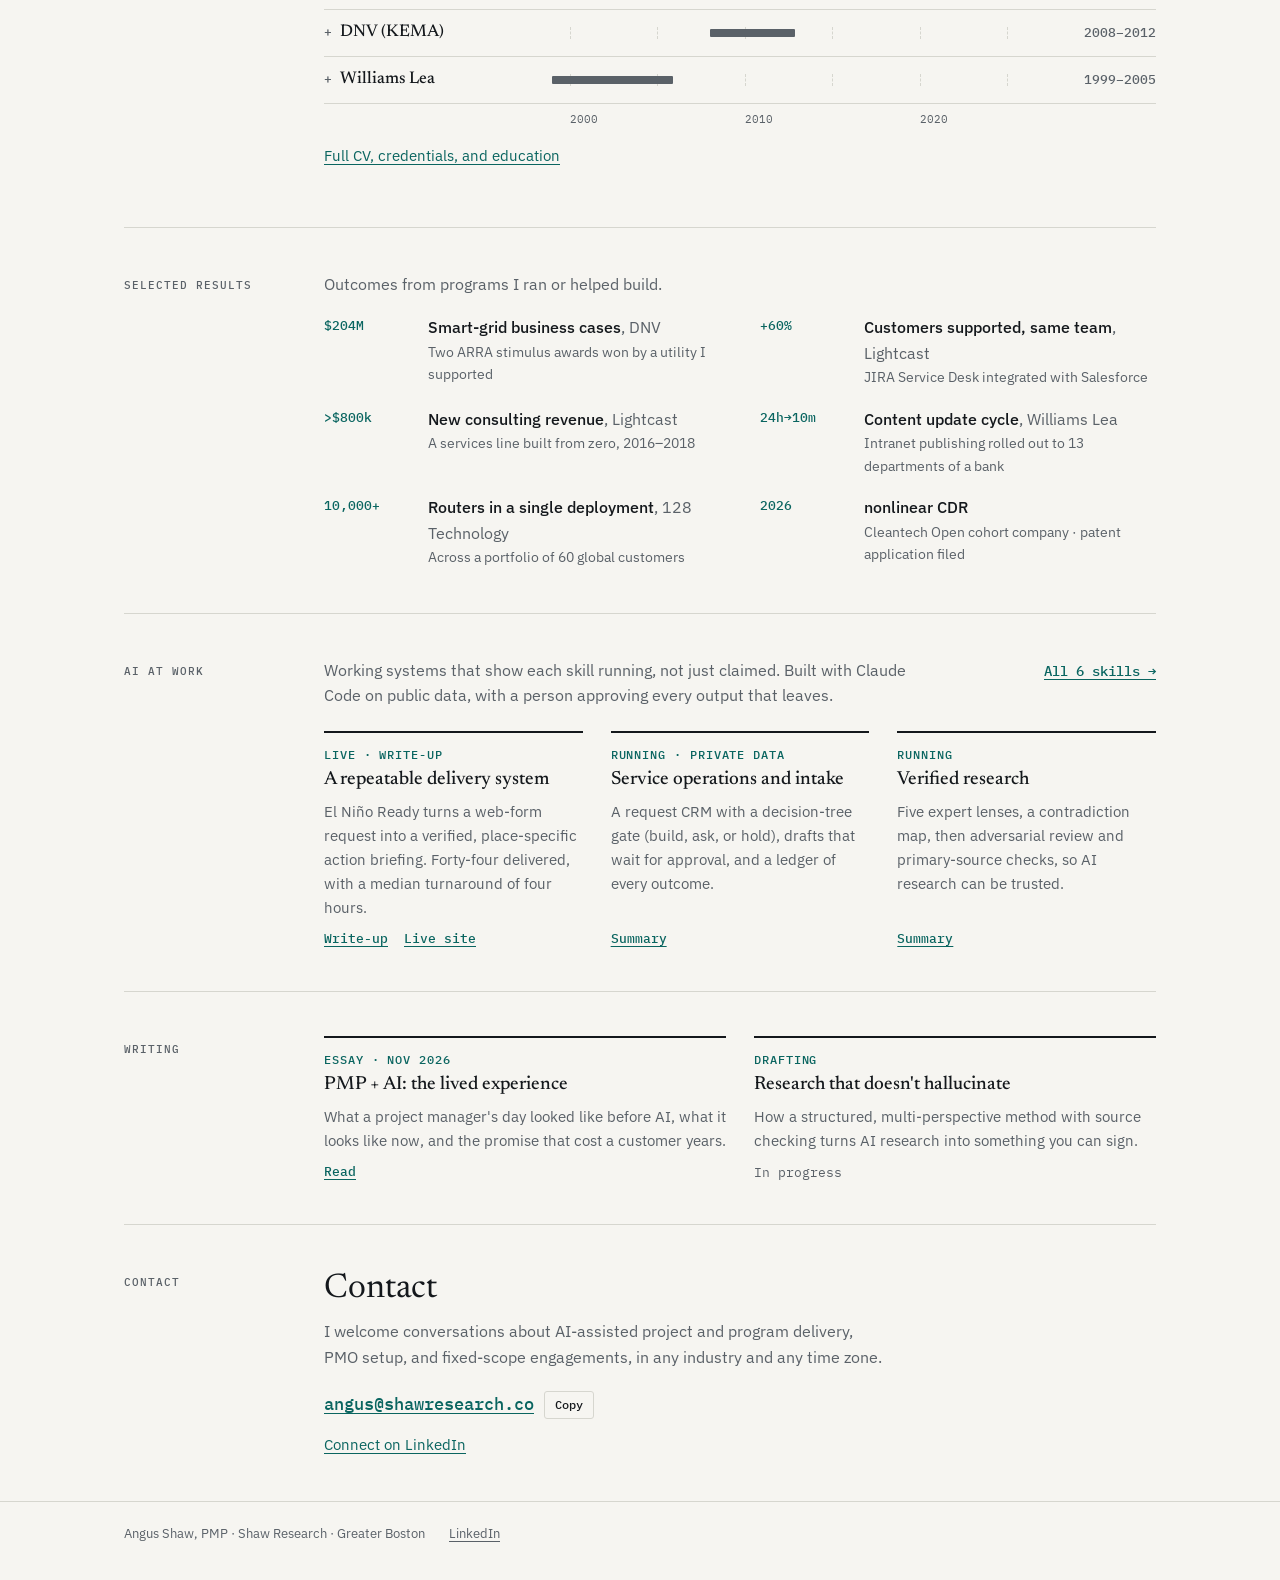
==== commit e3a00ea2: "Correct Juniper PMO role: led a customer's implementation PMO, not Juniper's PMO Co-Authored-By: Cla" ====
--- a/index.html
+++ b/index.html
@@ -107,8 +107,8 @@
     <div class="cap">
       <h3>Program governance and the PMO</h3>
       <p>I run portfolios of customer projects so that commitments are visible, owned, and kept.</p>
-      <details class="more-d"><summary>More</summary><p>I led the PMO for Juniper's professional services implementation teams, serving Fortune 500, federal, and state government customers. At 128 Technology I created an architecture review board to define reference architectures. At Lightcast I helped stand up a change control board. My own operation now runs on an AI assistant that ingests email every night, writes a daily digest, and keeps a decision log.</p></details>
-      <div class="mono">PMP, 2017–2029 · Juniper PMO lead · architecture review board · change control</div>
+      <details class="more-d"><summary>More</summary><p>At Juniper I led the PMO set up for a customer's large-scale implementation, and managed a portfolio of implementation projects for Fortune 500, federal, and state government customers. At 128 Technology I created an architecture review board to define reference architectures. At Lightcast I helped stand up a change control board. My own operation now runs on an AI assistant that ingests email every night, writes a daily digest, and keeps a decision log.</p></details>
+      <div class="mono">PMP, 2017–2029 · led a customer PMO at Juniper · architecture review board · change control</div>
     </div>
 
     <div class="cap">
@@ -148,7 +148,7 @@
           <span class="tl-bar" aria-hidden="true"><i class="tl-grid" style="grid-column: 2"></i><i class="tl-grid" style="grid-column: 7"></i><i class="tl-grid" style="grid-column: 12"></i><i class="tl-grid" style="grid-column: 17"></i><i class="tl-grid" style="grid-column: 22"></i><i class="tl-grid" style="grid-column: 27"></i><b class="tl-seg" style="grid-column: 23 / 28"></b></span>
           <span class="tl-yrs">2021–2025</span>
         </summary>
-        <div class="tl-detail"><span class="ro">Technical Project and Program Manager, PMO lead</span><span class="dom">Network deployments for Fortune 500, federal, and state government</span></div>
+        <div class="tl-detail"><span class="ro">Technical Project and Program Manager; led the PMO for a customer's large-scale implementation</span><span class="dom">Network deployments for Fortune 500, federal, and state government</span></div>
       </details>
 
       <details class="tl-row">
